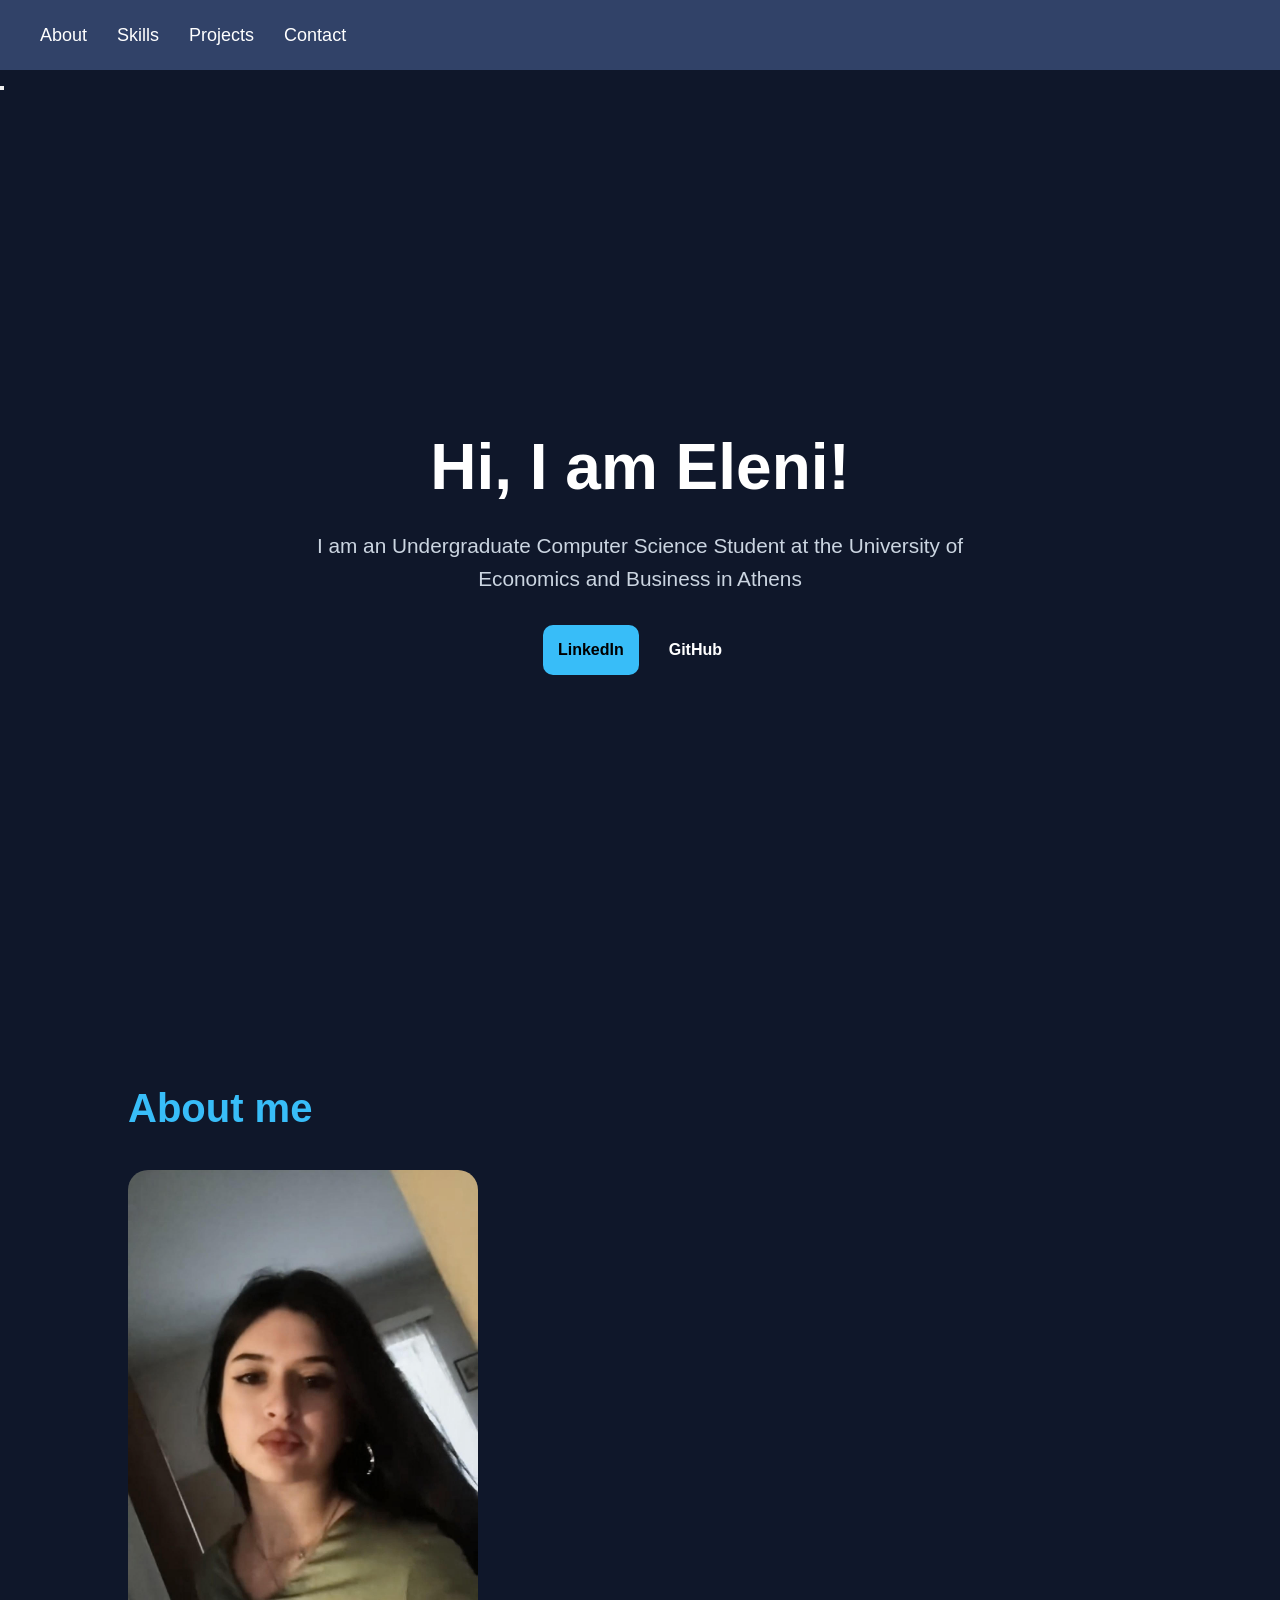
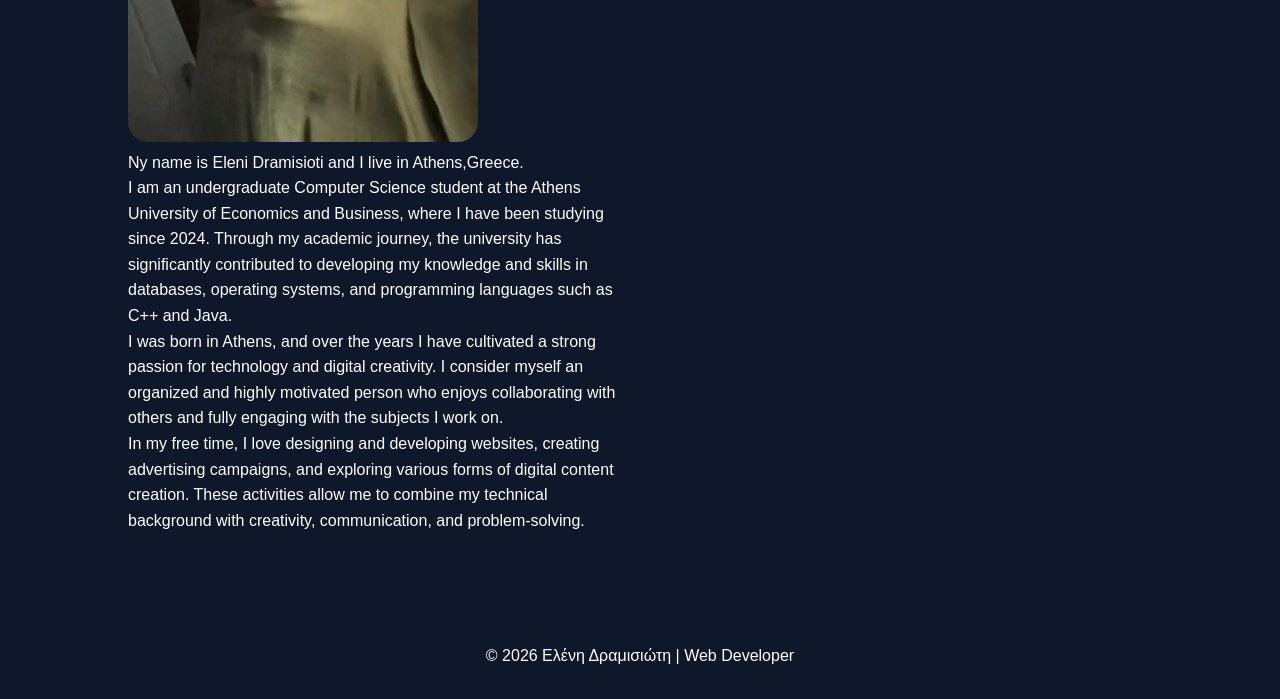
==== index.html @ e183db66 "Add files via upload" ====
<!DOCTYPE html>
<html lang = "en">
<head>
    <meta charset = "UTF-8">
    <meta name = "viewport" content="width=device-width, inital-scale=1.0"/>
    <title>Ελένη Δραμισιώτη|My portfolio</title>
    <link rel="stylesheet" href="style.css">
</head>

<body>
    
  <button class="menu-btn" onclick="openMenu()"></button>

   <nav class="navbar">

  <ul class="menu">

    <li><a href="index.html">About</a></li>
    <li><a href="skills.html">Skills</a></li>
    <li><a href="projects.html">Projects</a></li>
    <li><a href="contact.html">Contact</a></li>

  </ul>

</nav>

    <header>
    <h1>Hi, I am Eleni!</h1>

    <p>I am an Undergraduate Computer Science Student at the University of Economics and Business in Athens</p>
    <div class="buttons">
    <a href="https://www.linkedin.com/in/%CE%B5%CE%BB%CE%AD%CE%BD%CE%B7-%CE%B4%CF%81%CE%B1%CE%BC%CE%B9%CF%83%CE%B9%CF%8E%CF%84%CE%B7-858998368/" class="btn btn-primary">
        LinkedIn
      </a>
      <a href="https://github.com" class="btn btn-secondary">
        GitHub
      </a>
    </div>
</header>
<section>
  <h2>About me</h2>

  <div class="about">

    <div>
      <img src ="me.jpg"
      alt="Profile Photo"
    </div>
    
    <div>
      <p>
         Ny name is Eleni Dramisioti and I live in Athens,Greece.<br> I am an undergraduate Computer Science student at the Athens University of Economics and Business, where I have been studying since 2024. Through my academic journey, the university has significantly contributed to developing my knowledge and skills in databases, operating systems, and programming languages such as C++ and Java.
      </p>
      <p>I was born in Athens, and over the years I have cultivated a strong passion for technology and digital creativity. I consider myself an organized and highly motivated person who enjoys collaborating with others and fully engaging with the subjects I work on.
      </p>
      <p>In my free time, I love designing and developing websites, creating advertising campaigns, and exploring various forms of digital content creation. These activities allow me to combine my technical background with creativity, communication, and problem‑solving.
     </p>
    </div>
  </div>
</section>

<footer> © 2026 Ελένη Δραμισιώτη | Web Developer</footer>


</body>
</html>
---- style.css ----
*{
    margin:0;
    padding:0;
    box-sizing:border-box;
    font-family:Arial, sans-serif; 
}

body{
    background:#0f172a;
    color:white;
    line-height:1.6;
    padding-top:70px;
}

/*NAV BAR*/

.navbar{
  position:fixed;
  top:0;
  left:0;

  width:100%;
  height:70px;

  background:#314268;

  display:flex;
  justify-content:space-between;
  align-items:center;

  padding:0 40px;

  z-index:1000;
}

.logo{
  color:#38bdf8;
  font-size:22px;
}

.menu{
  list-style:none;
  display:flex;
  gap:30px;
}

.menu li a{
  color:white;
  text-decoration:none;
  font-size:18px;
  transition:0.3s;
}

.menu li a:hover{
  color:#38bdf8;
}
header{
    min-height:100vh;
    display:flex;
    flex-direction:column;
    justify-content:center;
    align-items:center;
    text-align:center;
    padding:20px;
}

header h1{
    font-size:4rem;
    margin-bottom:10px;
}

header p{
    font-size:1.3rem;
    color:#cbd5e1;
    max-width:700px;
}

.buttons{
    margin-top:30px;
    display:flex;
    gap:15px;
    flex-wrap:wrap;
    justify-content:center;
}

.btn{
    padding: 12px 15px;
    border:none;
    border-radius:10px;
    text-decoration:none;
    font-weight:bold;
    transition:0.3s;
}

.btn-primary{
    background:#38bdf8;
    color:black;
}

.btn-primary:hover{
    background:#0ea5e9;
}

.btn-secondary{
    background:2px solid #38bdf8;
    color:white;
}


section{
    padding:80px 10%;
}

h2{
    font-size:2.5rem;
    margin-bottom:30px;
    color:#38bdf8;
}

.about{
    display:grid;
    grid-template-columns:1fr 1fr;
    gap:40px;
    align-items:center;
}

.about img{
    width:100%;
    max-width:350px;
    border-radius:20px;
}

.skills{
    background:rgb(3, 3, 29);
    padding:12px 20px;
    border-radius:10px;
}

.skill{
    background:hsl(244, 81%, 80%);
    padding:1px 20px;
    border-radius:10px;
}

/*FOOTER*/
footer{
    text-align:center;
    padding:30px;
    color:white;
}

@media(max-width:768px){

  header h1{
    font-size:2.5rem;
  }

  .about{
    grid-template-columns:1fr;
    text-align:center;
  }

}

/*SKILLS PAGE*/

.skills-page{
    padding-top:120px;
    padding-left:10%;
    padding-right:10%;
    padding-bottom:60px;
}

.skills-text{
    text-align:center;
    max-width:800px;
    margin:0 auto 50px auto;
    color:#709eff;
    font-size:1.1rem;
}

.skills-grid{
    display:grid;
    grid-template-columns:repeat(auto-fit, minmax(250px,1fr));
    gap:25px;
    margin-bottom:60px;
}

.skill-card{
    background:#9cc7f7;
    padding:25px;
    border-radius:20px;
    transition:0.3s;
    box-shadow:0 4px 10px rgba(0,0,0,0,3);
}

.skill-card.hover{
    transform:translateY(-5px);
}

.skill-card h3{
    color:aliceblue;
    margin-bottom:15px;
}

.skill-card p{
    color:rgb(0, 1, 4);
}

/*Contact*/

.contact-page{
    padding-top: 120px;
    padding-left: 10%;
    padding-right: 10%;
    text-align:center;
}

.contact-page h3{
    font-size:3rem;
    margin-bottom:10px;
}

.contact-text{
    color:#9cc7f7;
    margin-bottom: 50px;
    font-size:1.1rem;
}

.contact-container{
    display:flex;
    justify-content:center;
    gap:30px;
    flex-wrap:wrap;
}

.contact-card{
    background:#111827;
    padding:30px;
    border-radius:20px;
    width:300px;
    box-shadow:0 4px 10px rgba(0,0,0,0,3);
    transition:0.3s;
}

.contact-card:hover{
    transform:translateY(-5px);
}

.contact-card h3{
    color:#9cc7f7;
    margin-bottom:15px;
}

.contact-card a{
    color:white;
    text-decoration:none;
    font-size:1.1rem;
}

.contact-card a:hover{
    color:antiquewhite;
}

/* PROJECTS PAGE */

.projects-page{
    margin-top:120px;
    padding-left:10%;
    padding-right:10%;
    padding-bottom:80px;
}

.projects-page h1{
    text-align:center;
    font-size:3rem;
    margin-bottom:20px;
    margin-top:20px;
}

.projects-text{
    text-align:center;
    color:#cbd5e1;
    margin-bottom:60px;
    font-size:1.1rem;
}

.projects-grid{
    display:grid;
    grid-template-columns:repeat(auto-fit, minmax(320px,1fr));
    gap:30px;
}

.project-card{
    background:#1e293b;
    padding:30px;
    border-radius:20px;
    box-shadow:0 4px 10px rgba(0,0,0,0.3);
    transition:0.3s;
}

.project-card:hover{
    transform:translateY(-5px);
}

.project-card h2{
    color:#38bdf8;
    margin-bottom:15px;
}

.project-card p{
    color:#cbd5e1;
    margin-bottom:20px;
}

.tag{
    display:inline-block;
    background:#334155;
    padding:8px 14px;
    border-radius:20px;
    margin:5px;
    font-size:0.9rem;
}

.project-btn{
    display:inline-block;
    margin-top:10px;
    padding:12px 18px;
    background:#38bdf8;
    color:black;
    text-decoration:none;
    border-radius:10px;
    font-weight:bold;
    transition:0.3s;
}

.project-btn:hover{
    background:#0ea5e9;
}
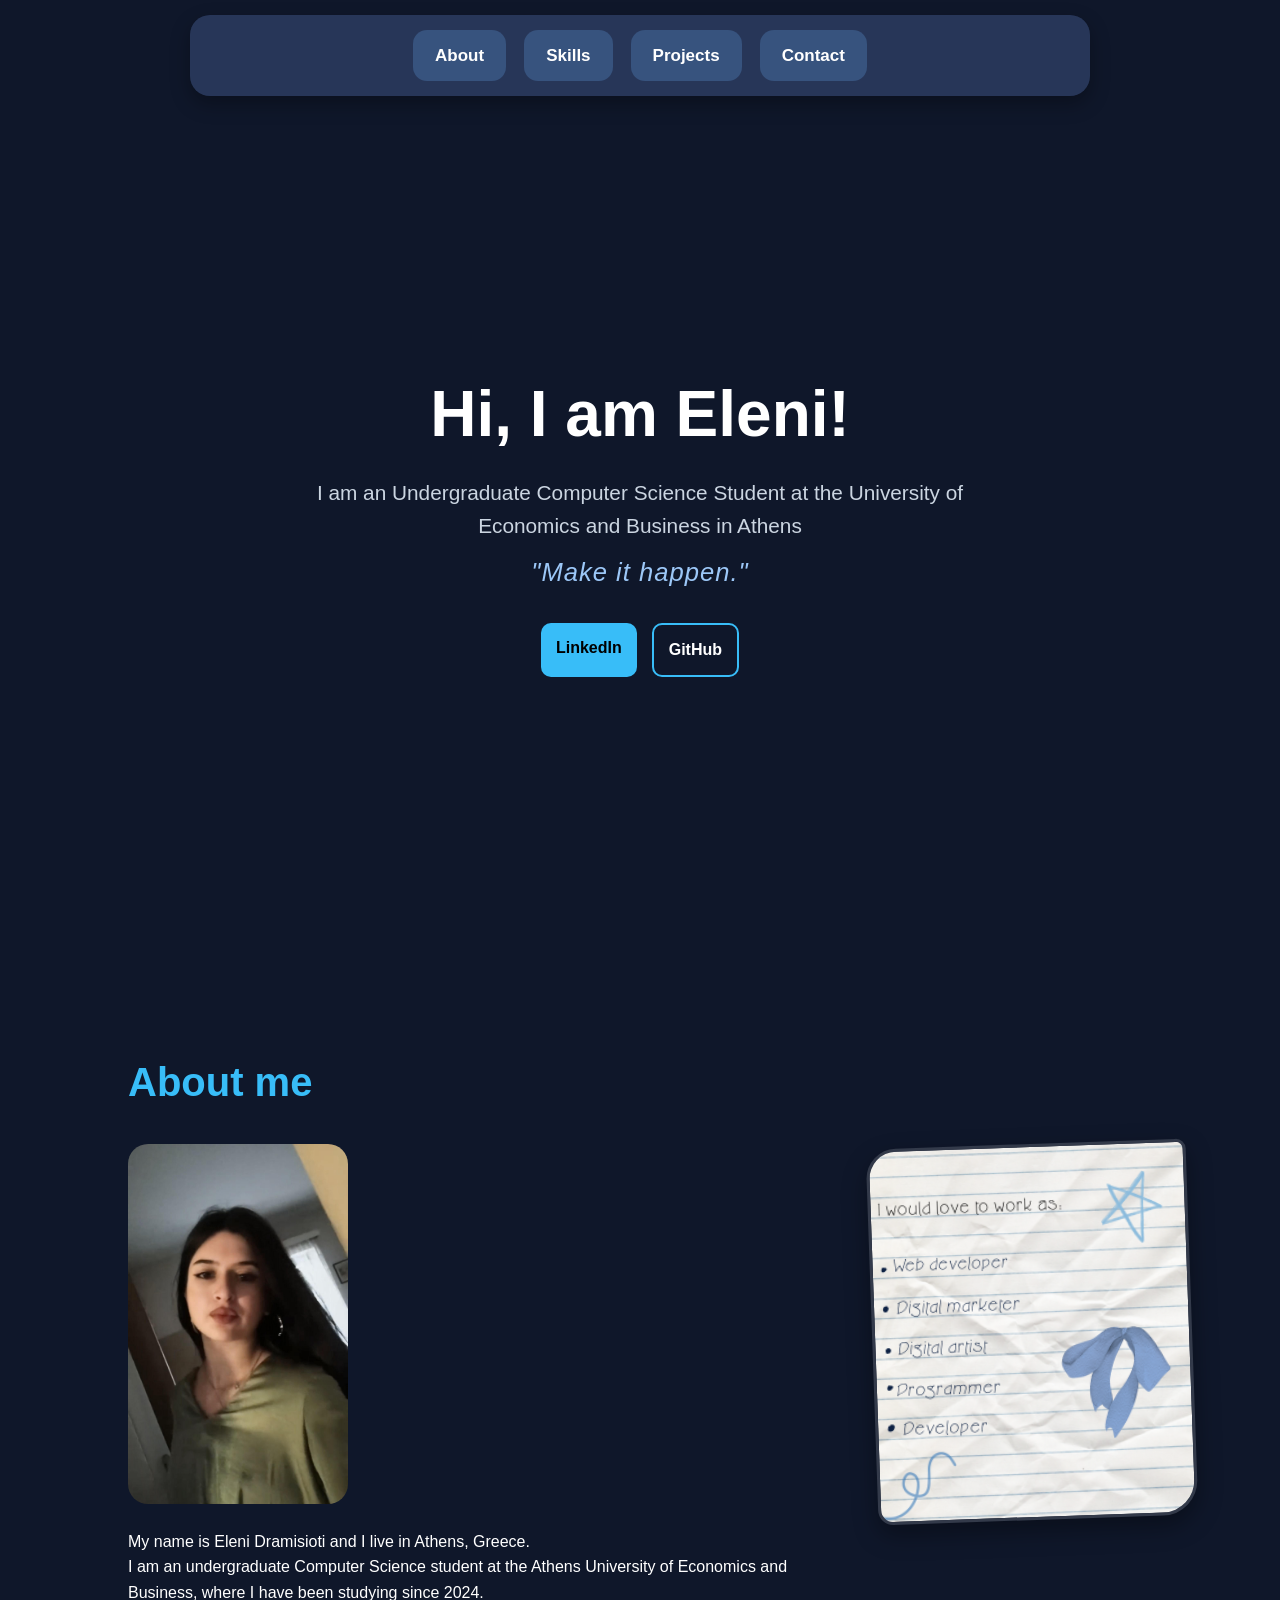
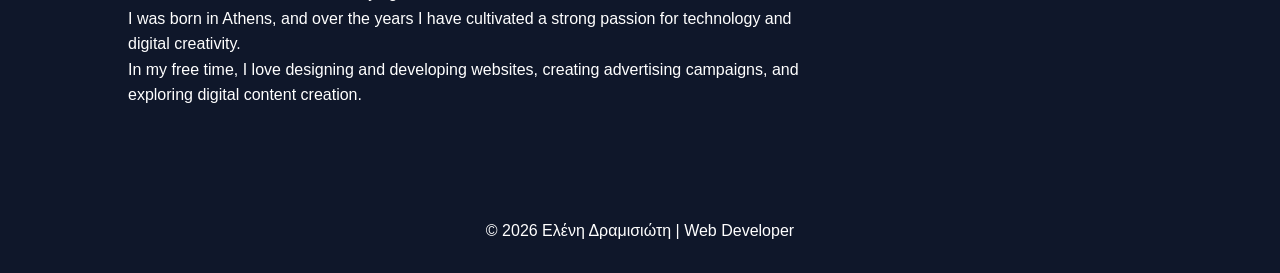
==== commit 5977a488: "Update website" ====
--- a/index.html
+++ b/index.html
@@ -8,8 +8,6 @@
 </head>
 
 <body>
-    
-  <button class="menu-btn" onclick="openMenu()"></button>
 
    <nav class="navbar">
 
@@ -28,11 +26,12 @@
     <h1>Hi, I am Eleni!</h1>
 
     <p>I am an Undergraduate Computer Science Student at the University of Economics and Business in Athens</p>
+    <p class="quote">"Make it happen."</p>
     <div class="buttons">
     <a href="https://www.linkedin.com/in/%CE%B5%CE%BB%CE%AD%CE%BD%CE%B7-%CE%B4%CF%81%CE%B1%CE%BC%CE%B9%CF%83%CE%B9%CF%8E%CF%84%CE%B7-858998368/" class="btn btn-primary">
         LinkedIn
       </a>
-      <a href="https://github.com" class="btn btn-secondary">
+      <a href="https://github.com/elenidramisioti?tab=repositories" class="btn btn-secondary">
         GitHub
       </a>
     </div>
@@ -42,20 +41,34 @@
 
   <div class="about">
 
-    <div>
-      <img src ="me.jpg"
-      alt="Profile Photo"
+    <!-- LEFT SIDE -->
+    <div class="about-content">
+
+      <img src="me.jpg" alt="Profile Photo" class="profile-img">
+
+      <p>
+        My name is Eleni Dramisioti and I live in Athens, Greece.<br>
+        I am an undergraduate Computer Science student at the Athens University
+        of Economics and Business, where I have been studying since 2024.
+      </p>
+
+      <p>
+        I was born in Athens, and over the years I have cultivated a strong
+        passion for technology and digital creativity.
+      </p>
+
+      <p>
+        In my free time, I love designing and developing websites,
+        creating advertising campaigns, and exploring digital content creation.
+      </p>
+
     </div>
-    
-    <div>
-      <p>
-         Ny name is Eleni Dramisioti and I live in Athens,Greece.<br> I am an undergraduate Computer Science student at the Athens University of Economics and Business, where I have been studying since 2024. Through my academic journey, the university has significantly contributed to developing my knowledge and skills in databases, operating systems, and programming languages such as C++ and Java.
-      </p>
-      <p>I was born in Athens, and over the years I have cultivated a strong passion for technology and digital creativity. I consider myself an organized and highly motivated person who enjoys collaborating with others and fully engaging with the subjects I work on.
-      </p>
-      <p>In my free time, I love designing and developing websites, creating advertising campaigns, and exploring various forms of digital content creation. These activities allow me to combine my technical background with creativity, communication, and problem‑solving.
-     </p>
+
+    <!-- RIGHT SIDE -->
+    <div class="notebook-section">
+      <img src="I would love to work as.png" alt="Notebook page">
     </div>
+
   </div>
 </section>
 
--- a/style.css
+++ b/style.css
@@ -14,46 +14,63 @@
 
 /*NAV BAR*/
 
+/*NAVBAR*/
+
 .navbar{
-  position:fixed;
-  top:0;
-  left:0;
-
-  width:100%;
-  height:70px;
-
-  background:#314268;
-
-  display:flex;
-  justify-content:space-between;
-  align-items:center;
-
-  padding:0 40px;
-
-  z-index:1000;
-}
-
-.logo{
-  color:#38bdf8;
-  font-size:22px;
+    position:fixed;
+    top:15px;
+    left:50%;
+    transform:translateX(-50%);
+
+    width:90%;
+    max-width:900px;
+
+    background:rgba(49,66,104,0.75);
+
+    backdrop-filter:blur(10px);
+
+    border-radius:20px;
+
+    padding:15px 25px;
+
+    z-index:1000;
+
+    box-shadow:0 8px 20px rgba(0,0,0,0.3);
 }
 
 .menu{
-  list-style:none;
-  display:flex;
-  gap:30px;
+    list-style:none;
+
+    display:flex;
+    justify-content:center;
+    align-items:center;
+    gap:18px;
 }
 
 .menu li a{
-  color:white;
-  text-decoration:none;
-  font-size:18px;
-  transition:0.3s;
+    display:inline-block;
+
+    padding:12px 22px;
+
+    background:#37537e;
+
+    border-radius:14px;
+
+    color:white;
+    text-decoration:none;
+    font-size:17px;
+    font-weight:600;
+
+    transition:0.3s;
 }
 
 .menu li a:hover{
-  color:#38bdf8;
-}
+    background:#38bdf8;
+    color:#0f172a;
+
+    transform:translateY(-3px);
+}
+
 header{
     min-height:100vh;
     display:flex;
@@ -102,9 +119,11 @@
 }
 
 .btn-secondary{
-    background:2px solid #38bdf8;
+    border:2px solid #38bdf8;
+    background:transparent;
     color:white;
 }
+
 
 
 section{
@@ -118,17 +137,48 @@
 }
 
 .about{
-    display:grid;
-    grid-template-columns:1fr 1fr;
-    gap:40px;
-    align-items:center;
-}
-
-.about img{
-    width:100%;
-    max-width:350px;
-    border-radius:20px;
-}
+    display:flex;
+    justify-content:space-between;
+    align-items:flex-start;
+    gap:50px;
+    flex-wrap:wrap;
+}
+
+.about-content{
+    flex:1;
+    max-width:700px;
+}
+
+.profile-img{
+    width:220px;
+    border-radius:20px;
+    margin-bottom:25px;
+    display:block;
+}
+
+.notebook-section{
+    width:280px;
+}
+
+.notebook-section img{
+    width:320px;
+
+    border-radius:30px 10px 35px 15px;
+
+    transform:rotate(-2deg);
+
+    box-shadow:
+      0 10px 25px rgba(0,0,0,0.35);
+
+    border:3px solid rgba(255,255,255,0.15);
+
+    transition:0.3s;
+}
+
+.notebook-section img:hover{
+    transform:rotate(0deg) scale(1.03);
+}
+
 
 .skills{
     background:rgb(3, 3, 29);
@@ -235,7 +285,7 @@
 }
 
 .contact-card{
-    background:#111827;
+    background:#0c121d;
     padding:30px;
     border-radius:20px;
     width:300px;
@@ -336,4 +386,19 @@
 
 .project-btn:hover{
     background:#0ea5e9;
-}+}
+
+.quote{
+    font-size:1.6rem;
+    font-weight:300;
+    margin-top:10px;
+    color:#9cc7f7;
+    font-style:italic;
+    letter-spacing:1px;
+    animation:fadeIn 1.5s ease-in-out; 
+}
+
+@keyframes fadeIn {
+  from { opacity: 0; transform: translateY(10px); }
+  to { opacity: 1; transform: translateY(0); }
+}
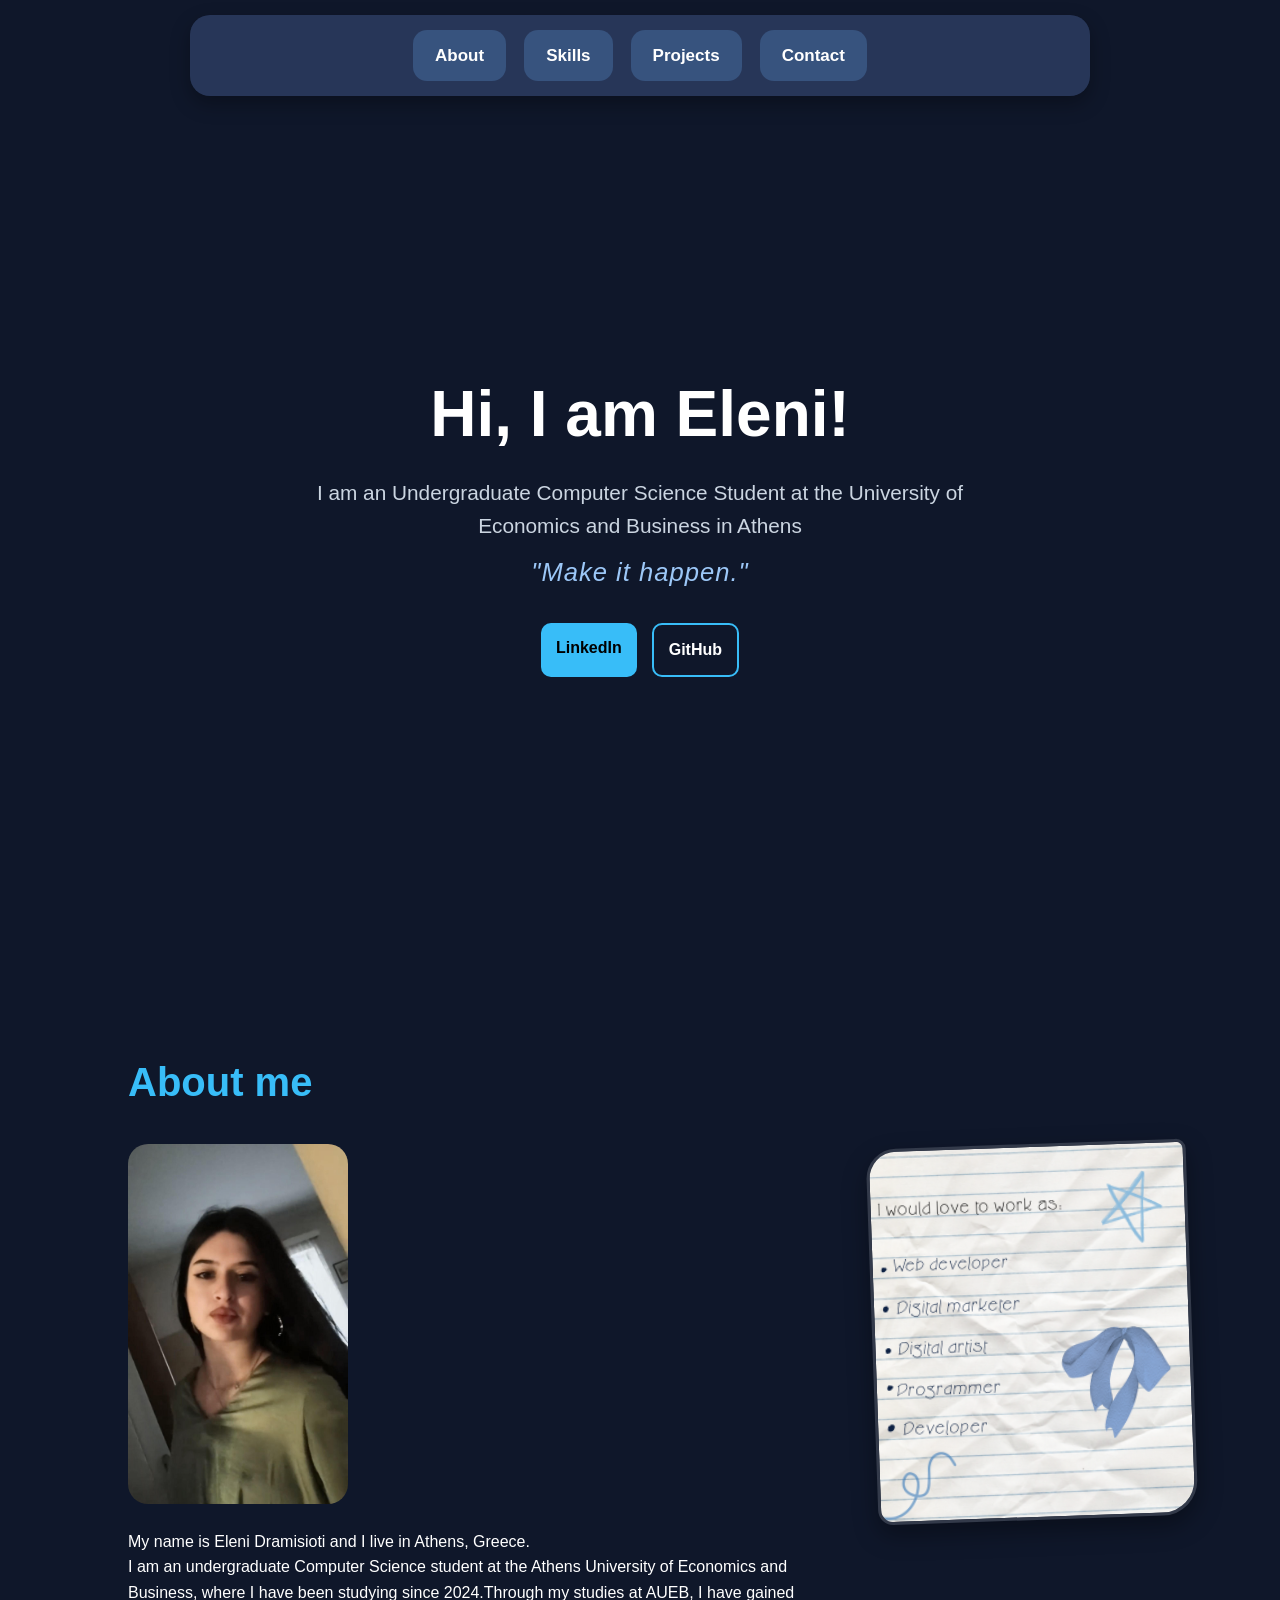
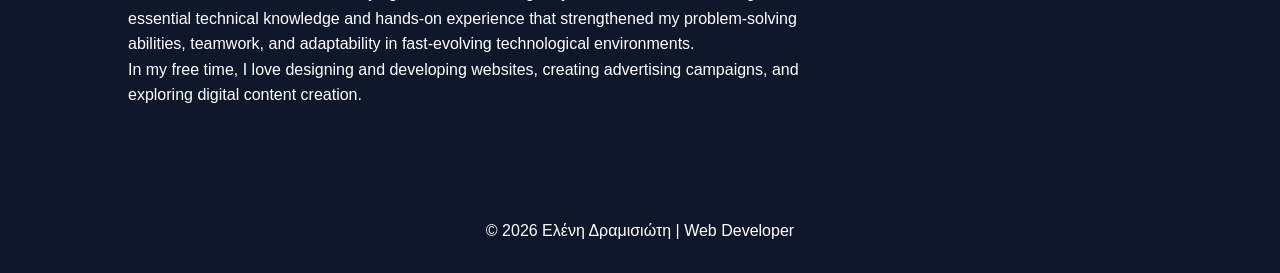
==== commit 24b25d0d: "Updated About Me section" ====
--- a/index.html
+++ b/index.html
@@ -49,12 +49,9 @@
       <p>
         My name is Eleni Dramisioti and I live in Athens, Greece.<br>
         I am an undergraduate Computer Science student at the Athens University
-        of Economics and Business, where I have been studying since 2024.
-      </p>
-
-      <p>
-        I was born in Athens, and over the years I have cultivated a strong
-        passion for technology and digital creativity.
+        of Economics and Business, where I have been studying since 2024.Through my studies at AUEB, I have gained essential 
+        technical knowledge and hands‑on experience that strengthened my problem‑solving abilities, teamwork,
+        and adaptability in fast‑evolving technological environments.
       </p>
 
       <p>
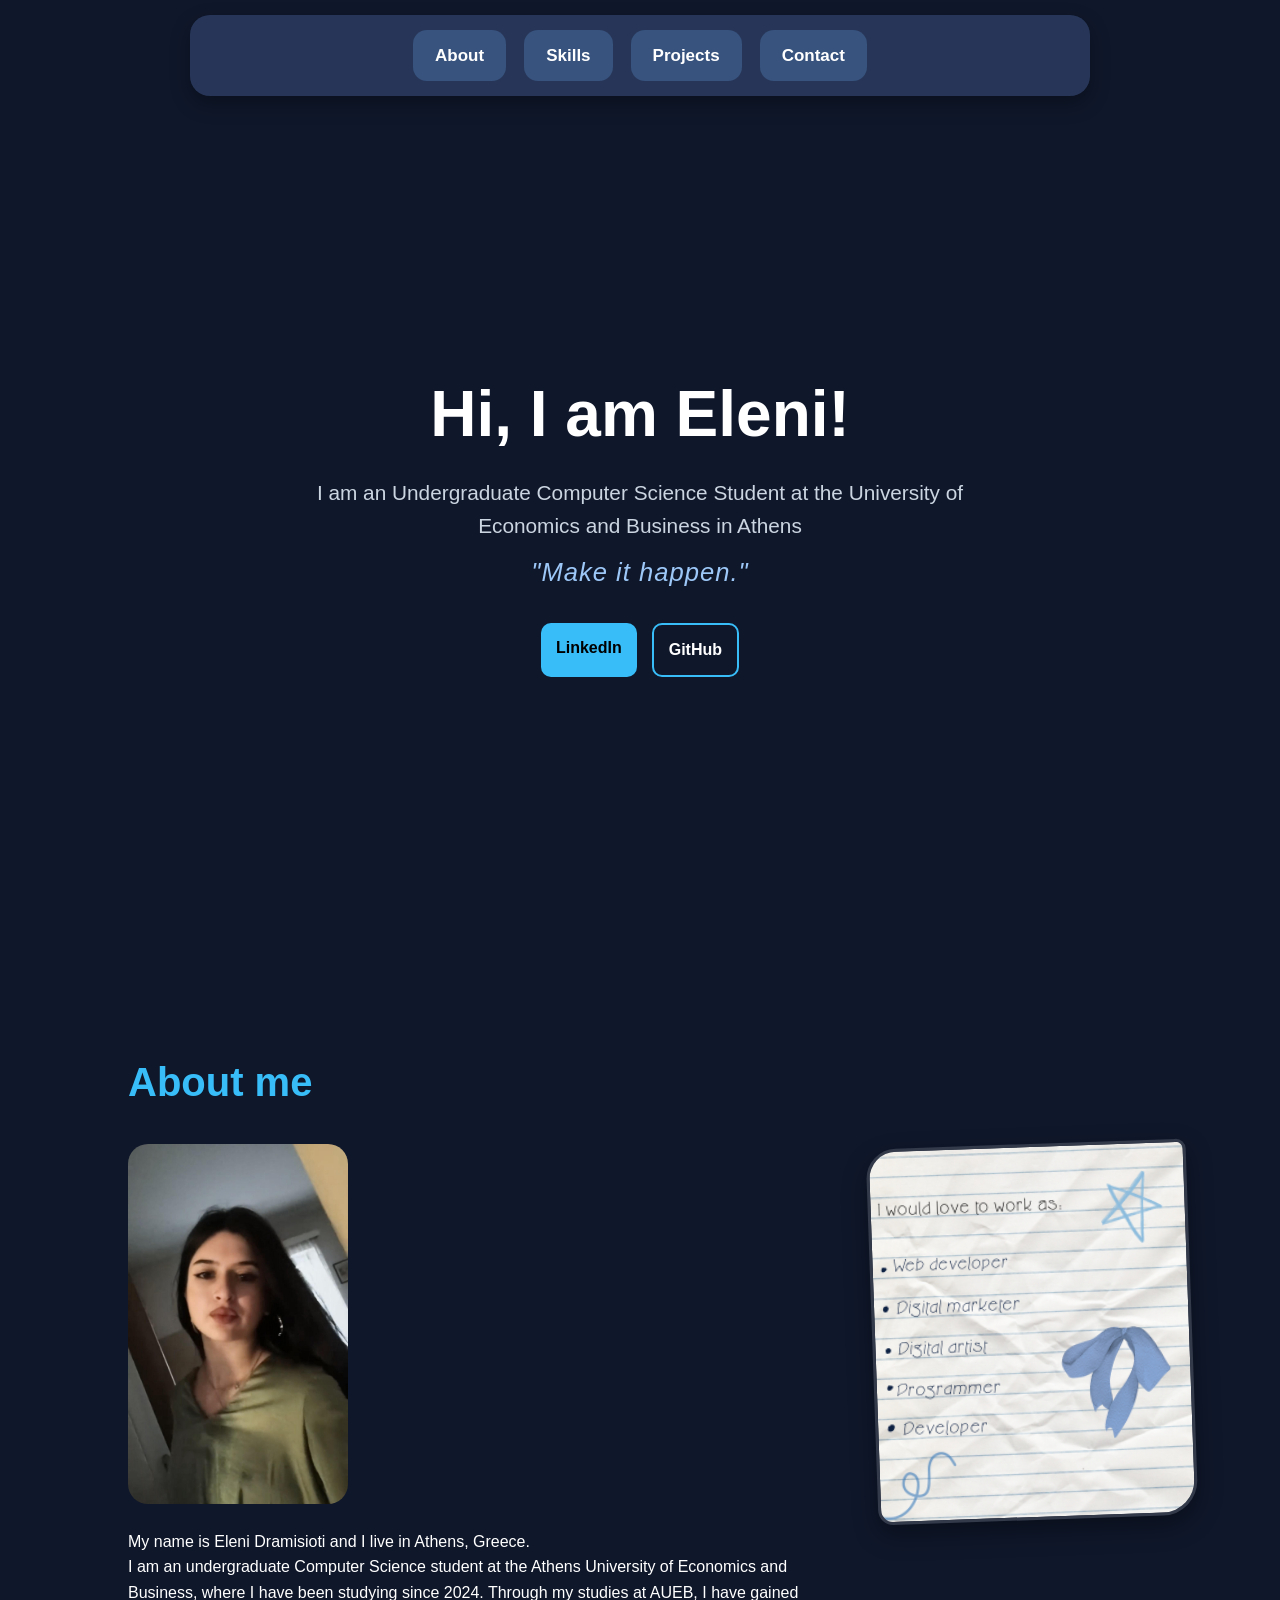
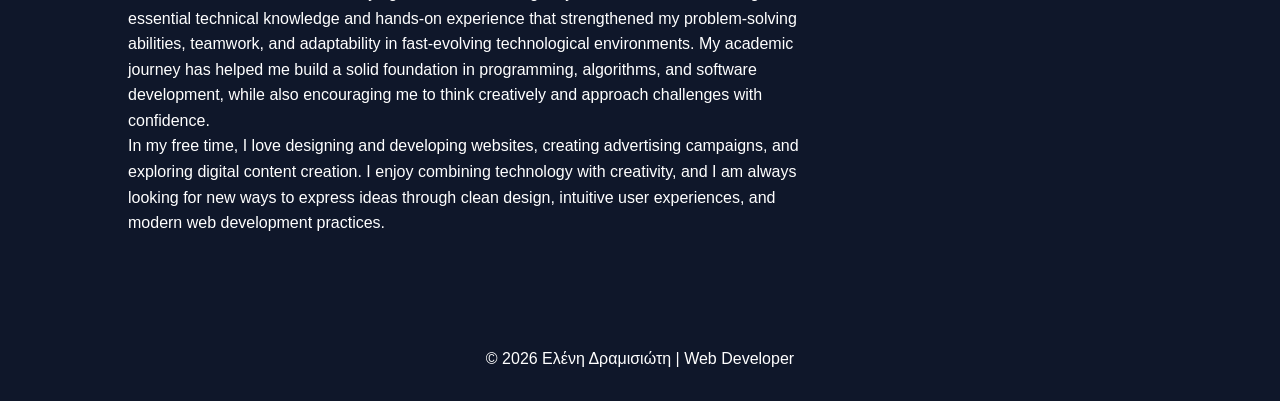
==== commit 7e771701: "Updated About Me section" ====
--- a/index.html
+++ b/index.html
@@ -46,18 +46,25 @@
 
       <img src="me.jpg" alt="Profile Photo" class="profile-img">
 
-      <p>
-        My name is Eleni Dramisioti and I live in Athens, Greece.<br>
-        I am an undergraduate Computer Science student at the Athens University
-        of Economics and Business, where I have been studying since 2024.Through my studies at AUEB, I have gained essential 
-        technical knowledge and hands‑on experience that strengthened my problem‑solving abilities, teamwork,
-        and adaptability in fast‑evolving technological environments.
-      </p>
+     <p>
+  My name is Eleni Dramisioti and I live in Athens, Greece.<br>
+  I am an undergraduate Computer Science student at the Athens University
+  of Economics and Business, where I have been studying since 2024.
+  Through my studies at AUEB, I have gained essential technical knowledge
+  and hands‑on experience that strengthened my problem‑solving abilities,
+  teamwork, and adaptability in fast‑evolving technological environments.
+  My academic journey has helped me build a solid foundation in programming,
+  algorithms, and software development, while also encouraging me to think
+  creatively and approach challenges with confidence.
+    </p>
 
-      <p>
-        In my free time, I love designing and developing websites,
-        creating advertising campaigns, and exploring digital content creation.
-      </p>
+    <p>
+  In my free time, I love designing and developing websites,
+  creating advertising campaigns, and exploring digital content creation.
+  I enjoy combining technology with creativity, and I am always looking for
+  new ways to express ideas through clean design, intuitive user experiences,
+  and modern web development practices.
+    </p>
 
     </div>
 
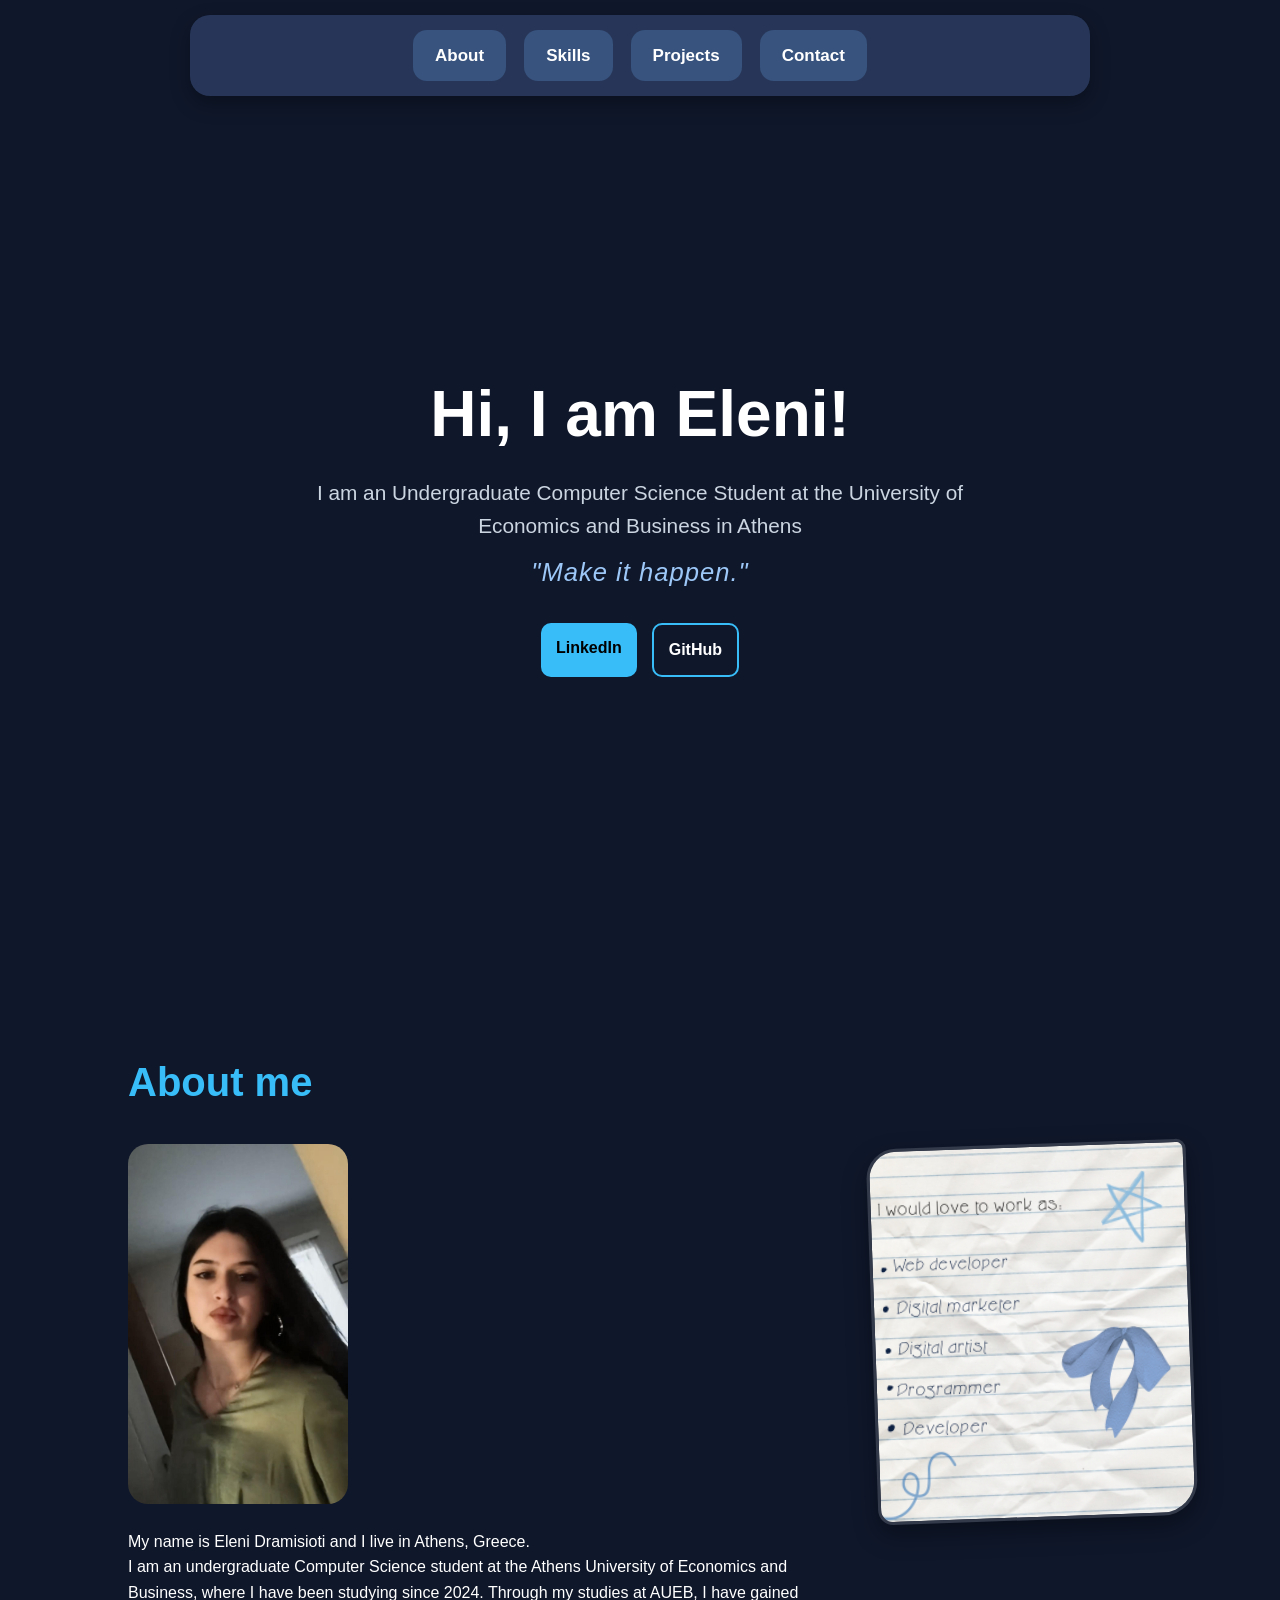
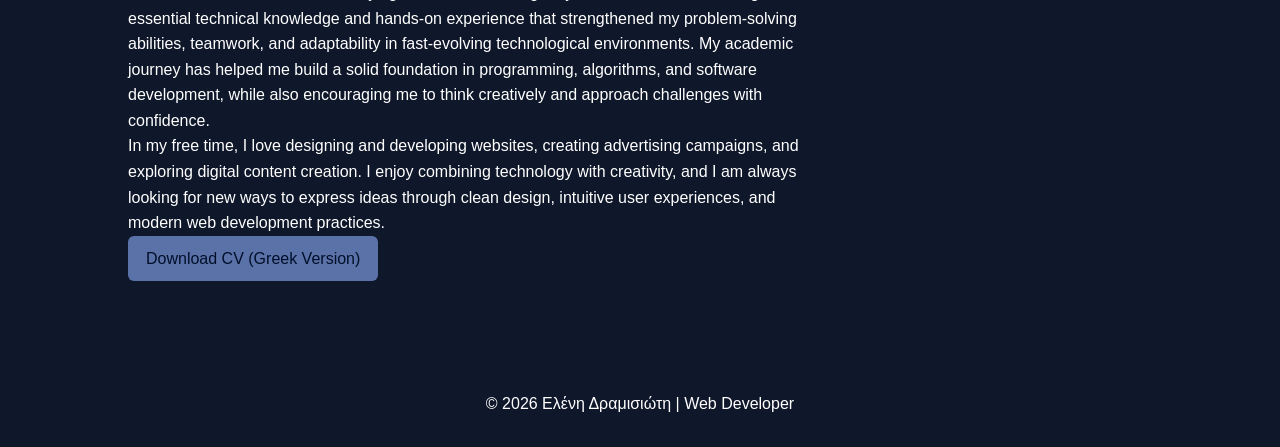
==== commit 2ce677fd: "Updated CV download button" ====
--- a/index.html
+++ b/index.html
@@ -74,6 +74,10 @@
     </div>
 
   </div>
+  <a href="βιογραφικο.docx" download class="download-btn">
+  Download CV (Greek Version)
+  </a>
+
 </section>
 
 <footer> © 2026 Ελένη Δραμισιώτη | Web Developer</footer>
--- a/style.css
+++ b/style.css
@@ -402,3 +402,17 @@
   from { opacity: 0; transform: translateY(10px); }
   to { opacity: 1; transform: translateY(0); }
 }
+
+.download-btn{
+    display: inline-block;
+    padding: 10px 18px;
+    background-color: #5a72a7;
+    color:#010f2a;
+    text-decoration:wavy;
+    border-radius: 6px;
+    font-weight: 500;
+}
+
+.download-btn:hover{
+    background-color:#b7cdf2;
+}
